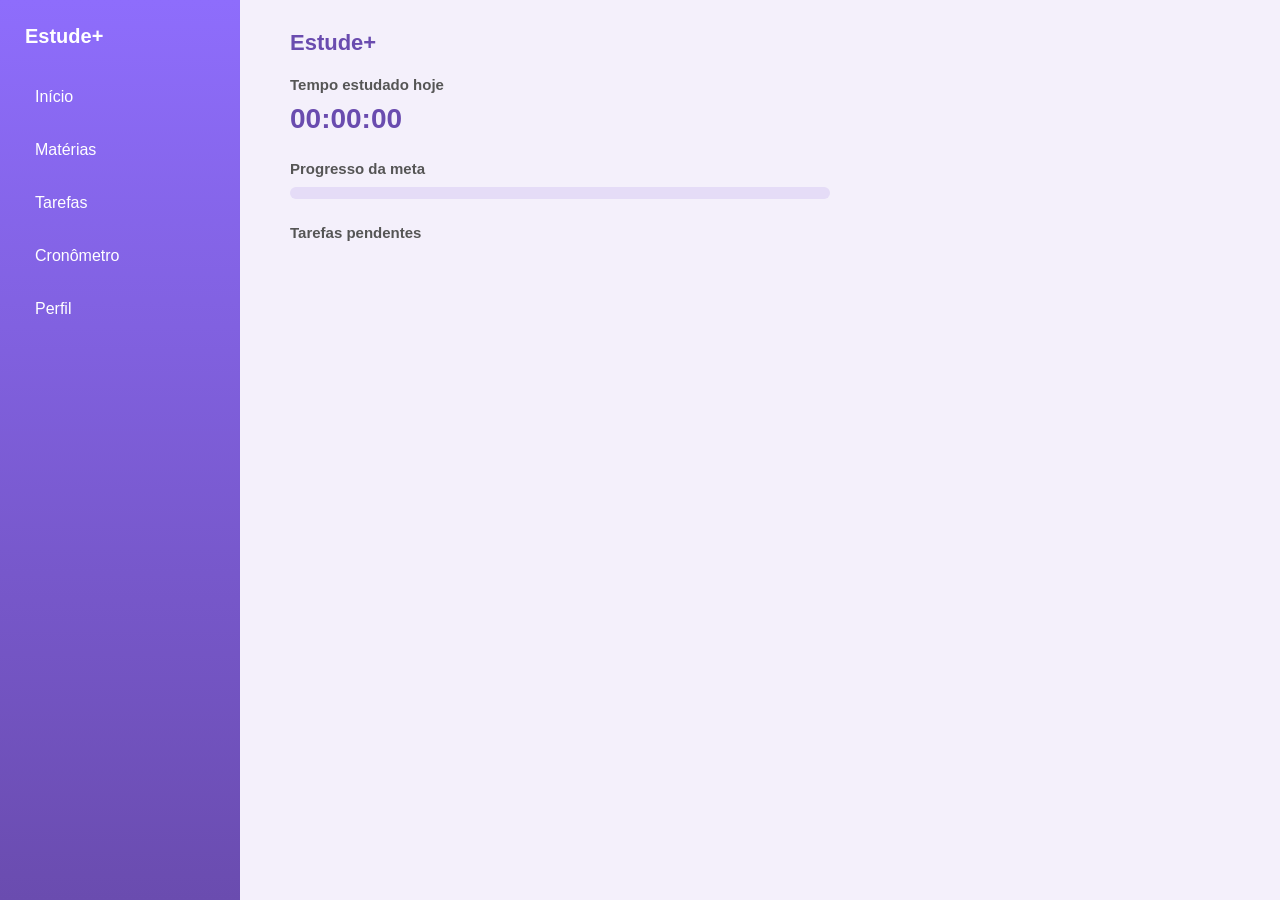
==== frontend/index.html @ 07192c1c "Primeiro commit" ====
<!DOCTYPE html>
<html lang="pt-br">
<head>
<meta charset="UTF-8">
<meta name="viewport" content="width=device-width, initial-scale=1.0">
<title>Estude+</title>
<link rel="stylesheet" href="css/style.css">
</head>

<body>

<div id="sidebar" class="sidebar">
    <h3>Estude+</h3>
    <a href="index.html">Início</a>
    <a href="materias.html">Matérias</a>
    <a href="tarefas.html">Tarefas</a>
    <a href="cronometro.html">Cronômetro</a>
    <a href="perfil.html">Perfil</a>
</div>

<div class="container">

    <div class="menu-btn" onclick="toggleMenu()">☰</div>

    <header>Estude+</header>

    <div class="section">
        <h2>Tempo estudado hoje</h2>
        <div id="tempoHoje" class="timer">00:00:00</div>
    </div>

    <div class="section">
        <h2>Progresso da meta</h2>
        <div class="progress-bar">
            <div id="progresso" class="progress"></div>
        </div>
    </div>

    <div class="section">
        <h2>Tarefas pendentes</h2>
        <div id="tarefasHoje"></div>
    </div>

</div>

<script src="js/script.js"></script>
</body>
</html>
---- frontend/css/style.css ----
* {
    margin: 0;
    padding: 0;
    box-sizing: border-box;
    font-family: 'Segoe UI', sans-serif;
}

body {
    display: flex;
    background: #f4f0fb;
}

/* SIDEBAR FIXA */
.sidebar {
    width: 240px;
    height: 100vh;
    background: linear-gradient(180deg, #8e6dfc, #6a4caf);
    color: white;
    padding: 25px;
    position: fixed;
    left: 0;
    top: 0;
}

.sidebar h3 {
    margin-bottom: 30px;
    font-size: 20px;
}

.sidebar a {
    display: block;
    color: white;
    text-decoration: none;
    margin-bottom: 15px;
    padding: 10px;
    border-radius: 10px;
    transition: 0.2s;
}

.sidebar a:hover {
    background: rgba(255,255,255,0.2);
}

/* CONTAINER */
.container {
    margin-left: 260px;
    padding: 30px;
    width: 100%;
    max-width: 600px;
}

/* HEADER */
header {
    font-size: 22px;
    font-weight: bold;
    color: #6a4caf;
    margin-bottom: 20px;
}

/* SEÇÕES */
.section {
    margin-bottom: 25px;
}

h2 {
    font-size: 15px;
    margin-bottom: 10px;
    color: #555;
}

/* PROGRESSO */
.progress-bar {
    width: 100%;
    height: 12px;
    background: #e5dcf7;
    border-radius: 10px;
    overflow: hidden;
}

.progress {
    height: 100%;
    background: linear-gradient(90deg, #8e6dfc, #b9a7ff);
    width: 0%;
}

/* CARDS */
.card {
    background: #ffffff;
    border-radius: 14px;
    padding: 12px;
    margin-bottom: 10px;
    box-shadow: 0 5px 15px rgba(0,0,0,0.05);
    font-size: 14px;
}

.materia-card,
.tarefa-card {
    display: flex;
    justify-content: space-between;
    align-items: center;
}

/* CHECKBOX */
input[type="checkbox"] {
    margin-right: 10px;
    transform: scale(1.2);
}

/* BOTÕES */
button {
    padding: 10px 12px;
    border: none;
    border-radius: 10px;
    background: #8e6dfc;
    color: white;
    font-weight: bold;
    cursor: pointer;
    transition: 0.2s;
}

button:hover {
    background: #7a5de0;
}

/* INPUTS */
input, select {
    width: 100%;
    padding: 10px;
    border-radius: 10px;
    border: 1px solid #ddd;
    margin-bottom: 10px;
    font-size: 14px;
}

/* LABELS */
label {
    font-size: 13px;
    color: #555;
    display: block;
    margin-bottom: 5px;
}

/* TIMER */
.timer {
    font-size: 28px;
    font-weight: bold;
    color: #6a4caf;
    margin-bottom: 15px;
}

/* MENU MOBILE */
.menu-btn {
    display: none;
}

/* RESPONSIVO */
@media (max-width: 768px) {

    .sidebar {
        position: fixed;
        left: -240px;
        transition: 0.3s;
    }

    .sidebar.active {
        left: 0;
    }

    .container {
        margin-left: 0;
        padding: 20px;
    }

    .menu-btn {
        display: block;
        font-size: 22px;
        margin-bottom: 15px;
        color: #6a4caf;
        cursor: pointer;
    }
}
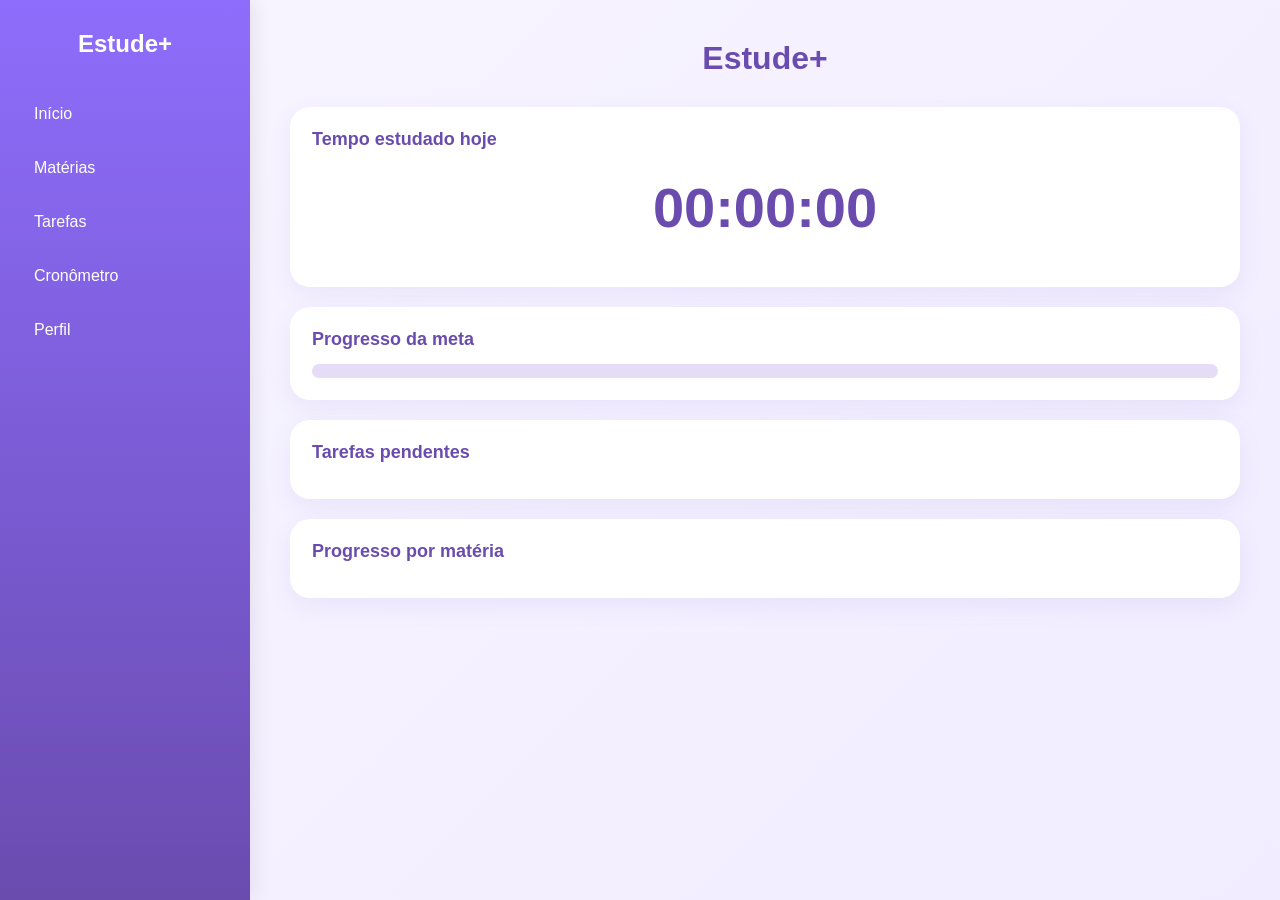
==== commit c2e1d271: "Atualizando o projeto no github" ====
--- a/frontend/index.html
+++ b/frontend/index.html
@@ -36,10 +36,15 @@
         </div>
     </div>
 
-    <div class="section">
-        <h2>Tarefas pendentes</h2>
-        <div id="tarefasHoje"></div>
-    </div>
+   <div class="section">
+    <h2>Tarefas pendentes</h2>
+    <div id="tarefasHoje"></div>
+</div>
+
+<div class="section">
+    <h2>Progresso por matéria</h2>
+    <div id="progressoMaterias"></div>
+</div>
 
 </div>
 
--- a/frontend/css/style.css
+++ b/frontend/css/style.css
@@ -7,158 +7,500 @@
 
 body {
     display: flex;
-    background: #f4f0fb;
-}
-
-/* SIDEBAR FIXA */
+    min-height: 100vh;
+    background: linear-gradient(
+        135deg,
+        #f8f5ff,
+        #f1ecff
+    );
+}
+
+/* ===== SIDEBAR ===== */
+
 .sidebar {
-    width: 240px;
+    width: 250px;
     height: 100vh;
-    background: linear-gradient(180deg, #8e6dfc, #6a4caf);
+
+    background: linear-gradient(
+        180deg,
+        #8e6dfc,
+        #6a4caf
+    );
+
     color: white;
-    padding: 25px;
+
+    padding: 30px 20px;
+
     position: fixed;
     left: 0;
     top: 0;
+
+    box-shadow:
+        4px 0 20px rgba(0,0,0,0.08);
+
+    z-index: 100;
 }
 
 .sidebar h3 {
-    margin-bottom: 30px;
-    font-size: 20px;
+    font-size: 24px;
+    margin-bottom: 35px;
+    text-align: center;
 }
 
 .sidebar a {
     display: block;
+
     color: white;
+
     text-decoration: none;
+
+    margin-bottom: 12px;
+
+    padding: 12px 14px;
+
+    border-radius: 12px;
+
+    transition: all 0.25s ease;
+}
+
+.sidebar a:hover {
+    background: rgba(255,255,255,0.25);
+    transform: translateX(4px);
+}
+
+/* ===== CONTAINER ===== */
+
+.container {
+
+    margin-left: 250px;
+
+    width: calc(100% - 250px);
+
+    display: flex;
+
+    flex-direction: column;
+
+    align-items: center;
+
+    padding: 40px;
+}
+
+/* ===== CABEÇALHO ===== */
+
+header {
+
+    font-size: 32px;
+
+    font-weight: 700;
+
+    color: #6a4caf;
+
+    margin-bottom: 30px;
+
+    text-align: center;
+}
+
+/* ===== TÍTULOS ===== */
+
+h2 {
+
+    font-size: 18px;
+
+    font-weight: 600;
+
+    margin-bottom: 14px;
+
+    color: #6a4caf;
+}
+
+/* ===== SEÇÕES ===== */
+
+.section {
+
+    width: 100%;
+
+    max-width: 950px;
+
+    background: white;
+
+    border-radius: 20px;
+
+    padding: 22px;
+
+    margin-bottom: 20px;
+
+    box-shadow:
+        0 8px 24px rgba(106,76,175,0.08);
+}
+
+/* ===== CARDS ===== */
+
+.card {
+
+    background: white;
+
+    border-radius: 18px;
+
+    padding: 18px;
+
     margin-bottom: 15px;
-    padding: 10px;
-    border-radius: 10px;
+
+    box-shadow:
+        0 8px 24px rgba(106,76,175,0.08);
+
     transition: 0.2s;
 }
 
-.sidebar a:hover {
-    background: rgba(255,255,255,0.2);
-}
-
-/* CONTAINER */
-.container {
-    margin-left: 260px;
-    padding: 30px;
-    width: 100%;
-    max-width: 600px;
-}
-
-/* HEADER */
-header {
-    font-size: 22px;
-    font-weight: bold;
-    color: #6a4caf;
-    margin-bottom: 20px;
-}
-
-/* SEÇÕES */
-.section {
-    margin-bottom: 25px;
-}
-
-h2 {
-    font-size: 15px;
-    margin-bottom: 10px;
-    color: #555;
-}
-
-/* PROGRESSO */
-.progress-bar {
-    width: 100%;
-    height: 12px;
-    background: #e5dcf7;
-    border-radius: 10px;
-    overflow: hidden;
-}
-
-.progress {
-    height: 100%;
-    background: linear-gradient(90deg, #8e6dfc, #b9a7ff);
-    width: 0%;
-}
-
-/* CARDS */
-.card {
-    background: #ffffff;
-    border-radius: 14px;
-    padding: 12px;
-    margin-bottom: 10px;
-    box-shadow: 0 5px 15px rgba(0,0,0,0.05);
-    font-size: 14px;
+.card:hover {
+
+    transform: translateY(-2px);
 }
 
 .materia-card,
 .tarefa-card {
+
     display: flex;
+
     justify-content: space-between;
+
     align-items: center;
 }
 
-/* CHECKBOX */
+.materia-card span {
+
+    font-size: 16px;
+
+    font-weight: 600;
+
+    color: #444;
+
+    cursor: pointer;
+}
+
+/* ===== INPUTS ===== */
+
+input,
+select {
+
+    width: 100%;
+
+    max-width: 900px;
+
+    padding: 14px;
+
+    border-radius: 14px;
+
+    border: 2px solid #ebe4ff;
+
+    background: white;
+
+    font-size: 14px;
+
+    transition: 0.2s;
+
+    margin-bottom: 12px;
+}
+
+input:focus,
+select:focus {
+
+    outline: none;
+
+    border-color: #8e6dfc;
+
+    box-shadow:
+        0 0 0 4px rgba(142,109,252,0.15);
+}
+
+/* ===== LABELS ===== */
+
+label {
+
+    width: 100%;
+
+    max-width: 900px;
+
+    font-size: 13px;
+
+    color: #555;
+
+    display: block;
+
+    margin-bottom: 6px;
+}
+
+/* ===== BOTÕES ===== */
+
+button {
+
+    width: fit-content;
+
+    padding: 14px 18px;
+
+    border: none;
+
+    border-radius: 14px;
+
+    background: linear-gradient(
+        135deg,
+        #8e6dfc,
+        #6a4caf
+    );
+
+    color: white;
+
+    font-weight: 600;
+
+    cursor: pointer;
+
+    transition: 0.25s;
+
+    box-shadow:
+        0 6px 18px rgba(106,76,175,0.2);
+
+    margin-bottom: 15px;
+}
+
+button:hover {
+
+    transform: translateY(-2px);
+
+    box-shadow:
+        0 10px 24px rgba(106,76,175,0.25);
+}
+
+button:last-child {
+    min-width: 45px;
+}
+
+/* ===== CHECKBOX ===== */
+
 input[type="checkbox"] {
+
+    width: auto;
+
     margin-right: 10px;
+
     transform: scale(1.2);
 }
 
-/* BOTÕES */
-button {
-    padding: 10px 12px;
+/* ===== PROGRESSO ===== */
+
+.progress-bar {
+
+    width: 100%;
+
+    height: 14px;
+
+    background: #e5dcf7;
+
+    border-radius: 10px;
+
+    overflow: hidden;
+}
+
+.progress {
+
+    height: 100%;
+
+    background: linear-gradient(
+        90deg,
+        #8e6dfc,
+        #b9a7ff
+    );
+
+    width: 0%;
+
+    transition: width 0.5s ease;
+}
+
+/* ===== TIMER ===== */
+
+.timer {
+
+    font-size: 56px;
+
+    font-weight: 700;
+
+    color: #6a4caf;
+
+    text-align: center;
+
+    margin: 25px 0;
+}
+
+/* ===== MENU MOBILE ===== */
+
+.menu-btn {
+
+    display: none;
+}
+
+/* ===== KANBAN ===== */
+
+.kanban {
+
+    display: flex;
+
+    gap: 24px;
+
+    margin-top: 25px;
+
+    align-items: flex-start;
+
+    overflow-x: auto;
+
+    padding-bottom: 10px;
+
+    width: 100%;
+}
+
+.kanban-coluna {
+
+    flex: 1;
+
+    min-width: 320px;
+
+    background: #ebe4ff;
+
+    border-radius: 18px;
+
+    padding: 18px;
+
+    box-shadow:
+        0 6px 18px rgba(106,76,175,0.12);
+}
+
+.kanban-coluna h3 {
+
+    text-align: center;
+
+    color: #6a4caf;
+
+    font-size: 18px;
+
+    margin-bottom: 18px;
+
+    padding-bottom: 10px;
+
+    border-bottom:
+        2px solid rgba(106,76,175,0.15);
+}
+
+.kanban-coluna .card {
+
+    background: white;
+
+    border-radius: 14px;
+
+    padding: 14px;
+
+    margin-bottom: 12px;
+
+    box-shadow:
+        0 4px 10px rgba(0,0,0,0.06);
+
+    transition: 0.2s;
+}
+
+.kanban-coluna .card:hover {
+
+    transform: translateY(-2px);
+
+    box-shadow:
+        0 8px 18px rgba(0,0,0,0.08);
+}
+
+.kanban-coluna strong {
+
+    display: block;
+
+    color: #333;
+
+    font-size: 15px;
+
+    margin-bottom: 6px;
+}
+
+.kanban-coluna small {
+
+    display: inline-block;
+
+    background: #e9e1ff;
+
+    color: #6a4caf;
+
+    padding: 4px 10px;
+
+    border-radius: 20px;
+
+    font-size: 12px;
+
+    margin-bottom: 12px;
+}
+
+.kanban-coluna select {
+
+    margin-top: 10px;
+
+    margin-bottom: 0;
+
     border: none;
+
+    background: #f5f1ff;
+
+    color: #6a4caf;
+
+    font-weight: 600;
+}
+
+/* ===== TAG MATÉRIA ===== */
+
+.tag-materia {
+
+    display: inline-block;
+
+    background: #e9e1ff;
+
+    color: #6a4caf;
+
+    padding: 5px 10px;
+
+    border-radius: 20px;
+
+    font-size: 12px;
+
+    font-weight: 600;
+
+    margin-top: 5px;
+
+    margin-bottom: 10px;
+}
+
+/* ===== SCROLL KANBAN ===== */
+
+.kanban::-webkit-scrollbar {
+    height: 8px;
+}
+
+.kanban::-webkit-scrollbar-track {
+    background: #ebe4ff;
     border-radius: 10px;
+}
+
+.kanban::-webkit-scrollbar-thumb {
     background: #8e6dfc;
-    color: white;
-    font-weight: bold;
-    cursor: pointer;
-    transition: 0.2s;
-}
-
-button:hover {
-    background: #7a5de0;
-}
-
-/* INPUTS */
-input, select {
-    width: 100%;
-    padding: 10px;
     border-radius: 10px;
-    border: 1px solid #ddd;
-    margin-bottom: 10px;
-    font-size: 14px;
-}
-
-/* LABELS */
-label {
-    font-size: 13px;
-    color: #555;
-    display: block;
-    margin-bottom: 5px;
-}
-
-/* TIMER */
-.timer {
-    font-size: 28px;
-    font-weight: bold;
-    color: #6a4caf;
-    margin-bottom: 15px;
-}
-
-/* MENU MOBILE */
-.menu-btn {
-    display: none;
-}
-
-/* RESPONSIVO */
+}
+
+/* ===== RESPONSIVO ===== */
+
 @media (max-width: 768px) {
 
     .sidebar {
-        position: fixed;
-        left: -240px;
+
+        left: -250px;
+
         transition: 0.3s;
     }
 
@@ -167,15 +509,37 @@
     }
 
     .container {
+
         margin-left: 0;
+
+        width: 100%;
+
         padding: 20px;
     }
 
     .menu-btn {
+
         display: block;
-        font-size: 22px;
+
+        font-size: 24px;
+
+        color: #6a4caf;
+
         margin-bottom: 15px;
-        color: #6a4caf;
+
         cursor: pointer;
     }
-}+
+    .timer {
+        font-size: 42px;
+    }
+
+    header {
+        font-size: 28px;
+    }
+}
+#listaMaterias,
+#listaTarefas {
+    width: 100%;
+    max-width: 900px;
+}
